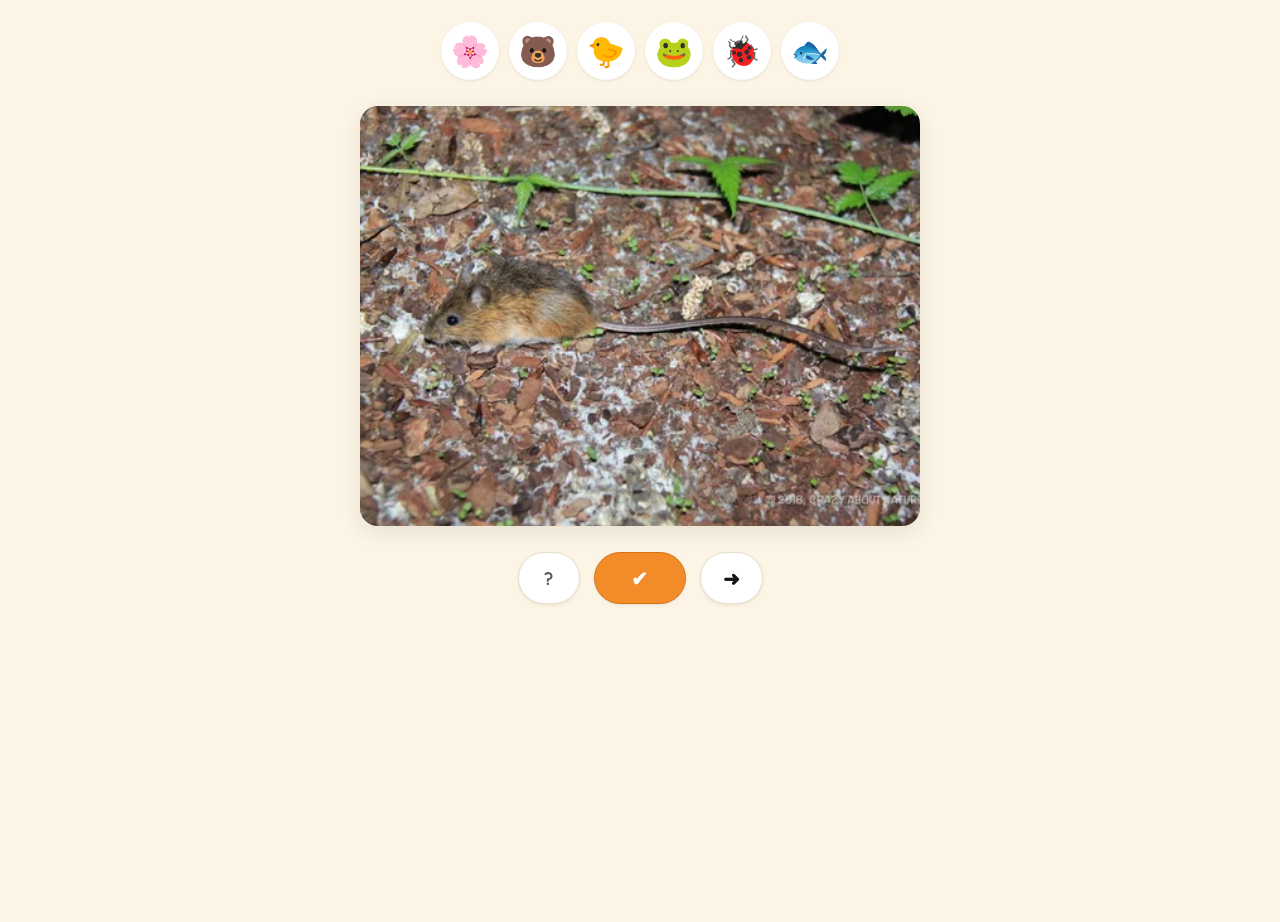
==== index.html @ 3505c52e "Visual redesign and help modal The photograph is now the hero and the chrome recedes. Previously a 5" ====
<!DOCTYPE html>
<html lang="en">
<head>
    <meta charset="UTF-8" />
    <meta name="viewport" content="width=device-width, initial-scale=1.0" />
    <link href="https://fonts.googleapis.com/css2?family=Quicksand&display=swap" rel="stylesheet" />
    <title>Wild California — Native Species Flashcards</title>
    <meta name="description" content="Learn to identify California's native plants and animals with photo flashcards." />

    <link rel="icon" href="favicon.ico" sizes="any" />
    <link rel="icon" type="image/png" sizes="32x32" href="favicon-32.png" />
    <link rel="icon" type="image/png" sizes="16x16" href="favicon-16.png" />
    <link rel="apple-touch-icon" href="apple-touch-icon.png" />
    <link href="css/style.css" rel="stylesheet" type="text/css" />
</head>

<body>

    <!-- Category filter -->
    <div class="category-buttons">
        <button class="category-button" data-category="plantfungus" title="Plants &amp; fungi" aria-label="Plants and fungi">🌸</button>
        <button class="category-button" data-category="mammal" title="Mammals" aria-label="Mammals">🐻</button>
        <button class="category-button" data-category="bird" title="Birds" aria-label="Birds">🐤</button>
        <button class="category-button" data-category="reptileamphibian" title="Reptiles &amp; amphibians" aria-label="Reptiles and amphibians">🐸</button>
        <button class="category-button" data-category="insectarachnid" title="Insects &amp; arachnids" aria-label="Insects and arachnids">🐞</button>
        <button class="category-button" data-category="aquatic" title="Fish" aria-label="Fish">🐟</button>
    </div>


    <!-- One card: photo, then species information -->
    <main class="card">
        <div class="term"></div>
        <div class="definition"></div>
    </main>


    <!-- Controls -->
    <div class="button">
        <button class="help" aria-label="How this works">?</button>
        <button class="check" data-key="Space">✔</button>
        <button class="next" data-key="→">➜</button>
    </div>


    <!-- Help -->
    <div class="modal-backdrop" id="helpModal" hidden>
        <div class="modal" role="dialog" aria-modal="true" aria-labelledby="helpTitle">

            <button class="modal-close" id="helpClose" aria-label="Close">✕</button>

            <h2 id="helpTitle">How this works</h2>
            <p>A random California species appears. Try to name it, then reveal the answer.</p>

            <h3>Filter by group</h3>
            <dl>
                <dt>🌸</dt><dd>Plants &amp; fungi</dd>
                <dt>🐻</dt><dd>Mammals</dd>
                <dt>🐤</dt><dd>Birds</dd>
                <dt>🐸</dt><dd>Reptiles &amp; amphibians</dd>
                <dt>🐞</dt><dd>Insects &amp; arachnids</dd>
                <dt>🐟</dt><dd>Fish</dd>
            </dl>
            <p style="margin-top:10px">Pick as many as you like. With none selected you get everything.</p>

            <h3>Buttons</h3>
            <dl class="btn-legend">
                <dt>✔</dt><dd>Reveal the species &mdash; name, scientific name and status</dd>
                <dt>➜</dt><dd>Next species</dd>
                <dt>ℹ</dt><dd>Expand the longer description (appears once revealed)</dd>
            </dl>

            <h3>Keyboard</h3>
            <dl class="btn-legend">
                <dt><kbd>space</kbd></dt><dd>Reveal / hide</dd>
                <dt><kbd>&rarr;</kbd></dt><dd>Next species</dd>
                <dt><kbd>i</kbd></dt><dd>Expand the description</dd>
            </dl>

            <h3>Photographs</h3>
            <p>Every photo is openly licensed and credited on the card. Species
               introduced to California are included but labelled as such.</p>

        </div>
    </div>


    <script src="js/app.js"></script>

</body>
</html>
---- css/style.css ----
/* =========================================================
   WILD CALIFORNIA — Native Species Flashcards
   ---------------------------------------------------------
   Palette taken from the poppy in the favicon. Orange is an
   ACCENT only (active state, primary action) — the species
   photographs supply the colour on this page.
========================================================= */

:root {
  --poppy:        #f28c28;
  --poppy-deep:   #d97317;
  --cream:        #fcf4e5;
  --cream-deep:   #f5ead6;
  --green:        #2f5d3f;
  --sage:         #dfe6d8;
  --ink:          #171717;
  --ink-soft:     #5c5c5c;
  --ink-faint:    #8d8d8d;
  --card:         #ffffff;
  --line:         #e8e0cf;

  --shadow-sm: 0 1px 3px rgba(47, 45, 40, .10);
  --shadow-md: 0 6px 20px rgba(47, 45, 40, .10);
  --shadow-lg: 0 14px 40px rgba(47, 45, 40, .16);

  --radius:    18px;
  --radius-sm: 11px;
}

* { box-sizing: border-box; }

html { -webkit-text-size-adjust: 100%; }

body {
  margin: 0;
  padding: 0 16px 48px;
  min-height: 100vh;
  background: var(--cream);
  color: var(--ink);
  font-family: 'Quicksand', -apple-system, BlinkMacSystemFont, 'Segoe UI', sans-serif;
  font-size: 16px;
  line-height: 1.5;
}


/* ---------------------------------------------------------
   CATEGORY FILTER
--------------------------------------------------------- */

.category-buttons {
  display: flex;
  flex-wrap: wrap;
  justify-content: center;
  gap: 10px;
  max-width: 620px;
  margin: 22px auto 26px;
}

.category-button {
  width: 58px;
  height: 58px;
  padding: 0;
  font-size: 1.9rem;
  line-height: 1;
  background: var(--card);
  border: 2px solid transparent;
  border-radius: 50%;
  box-shadow: var(--shadow-sm);
  cursor: pointer;
  transition: transform .18s ease, box-shadow .18s ease,
              background-color .18s ease, border-color .18s ease;
}

.category-button:hover {
  transform: translateY(-2px);
  box-shadow: var(--shadow-md);
}

/* selected must be unmistakable, not a subtle glow */
.category-button.selected {
  background: var(--poppy);
  border-color: var(--poppy-deep);
  box-shadow: var(--shadow-md);
  transform: translateY(-2px);
}

.category-button:focus-visible {
  outline: 3px solid var(--green);
  outline-offset: 3px;
}


/* ---------------------------------------------------------
   THE CARD
   One surface: photo, then text. Previously these were three
   separate floating boxes at three different widths.
--------------------------------------------------------- */

.card {
  max-width: 560px;
  margin: 0 auto;
  background: var(--card);
  border-radius: var(--radius);
  box-shadow: var(--shadow-md);
  overflow: hidden;
}

.term { margin: 0; }

.flashcard-img-wrapper {
  position: relative;
  width: 100%;
  aspect-ratio: 4 / 3;              /* portraits no longer get beheaded */
  margin: 0;
  border: none;
  border-radius: 0;
  background: var(--sage);
  display: block;
  overflow: hidden;
}

.flashcard-img {
  position: relative;      /* sit ABOVE the placeholder, not under it */
  z-index: 1;
  width: 100%;
  height: 100%;
  object-fit: cover;
  display: block;
  border-radius: 0;
  opacity: 0;
  transition: opacity .35s ease;
}

.flashcard-img.loaded { opacity: 1; }

/* quiet placeholder while the image decodes */
.flashcard-img-wrapper::before {
  content: "";
  position: absolute;
  z-index: 0;
  inset: 0;
  background: repeating-linear-gradient(
    45deg, var(--sage), var(--sage) 12px, #d7e0cf 12px, #d7e0cf 24px);
  opacity: .55;
}


/* ---------------------------------------------------------
   SPECIES INFORMATION
--------------------------------------------------------- */

.definition {
  display: none;
  width: 100%;
  margin: 0;
  padding: 20px 22px 24px;
  text-align: left;
  border: none;
  border-top: 1px solid var(--line);
  border-radius: 0;
  background: var(--card);
}

.definition h3 {
  margin: 0;
  font-size: 1.4rem;
  font-weight: 700;
  line-height: 1.2;
  color: var(--green);
}

/* scientific name + status: clearly secondary */
.definition > p em,
.definition > p i {
  color: var(--ink-soft);
  font-size: .92rem;
}

.definition > p { margin: 4px 0 0; }

.info-icon {
  flex: 0 0 auto;
  opacity: .55;
  transition: opacity .18s ease, transform .18s ease;
}

.info-icon:hover {
  opacity: 1;
  transform: scale(1.12);
  filter: none;
}

.description-box {
  margin-top: 14px !important;
  padding-top: 13px;
  border-top: 1px solid var(--line);
  font-size: .93rem !important;
  line-height: 1.6 !important;
  color: var(--ink-soft);
  text-align: left !important;
}

.non-native {
  margin: 12px 0 0;
  padding: 5px 11px;
  display: inline-block;
  font-size: .78rem;
  font-weight: 700;
  color: #8a4b23;
  background: #f6e9df;
  border-radius: 999px;
}

.credit {
  margin: 14px 0 0;
  font-size: .72rem;
  line-height: 1.45;
  color: var(--ink-faint);
  text-align: left;
}


/* ---------------------------------------------------------
   CONTROLS
--------------------------------------------------------- */

.button {
  display: flex;
  justify-content: center;
  align-items: center;
  gap: 14px;
  margin: 26px auto 0;
}

.button button {
  position: relative;
  min-width: 62px;
  height: 52px;
  padding: 0 22px;
  font-family: inherit;
  font-size: 1.25rem;
  font-weight: 700;
  color: var(--ink);
  background: var(--card);
  border: 1px solid var(--line);
  border-radius: 999px;
  box-shadow: var(--shadow-sm);
  cursor: pointer;
  transition: transform .18s ease, box-shadow .18s ease,
              background-color .18s ease;
}

.button button:hover {
  transform: translateY(-2px);
  box-shadow: var(--shadow-md);
  background: var(--cream-deep);
}

.button button:active { transform: translateY(0); }

.button button:focus-visible {
  outline: 3px solid var(--green);
  outline-offset: 3px;
}

/* reveal is the primary action */
.button .check {
  background: var(--poppy);
  border-color: var(--poppy-deep);
  color: #fff;
  min-width: 92px;
}

.button .check:hover { background: var(--poppy-deep); }

.button .help {
  font-size: 1.1rem;
  color: var(--ink-soft);
}

/* teach the shortcut on hover instead of in a tutorial */
.button button[data-key]::after {
  content: attr(data-key);
  position: absolute;
  left: 50%;
  bottom: -26px;
  transform: translateX(-50%);
  padding: 2px 8px;
  font-size: .68rem;
  font-weight: 700;
  letter-spacing: .03em;
  white-space: nowrap;
  color: var(--ink-soft);
  background: var(--cream-deep);
  border-radius: 5px;
  opacity: 0;
  pointer-events: none;
  transition: opacity .18s ease;
}

.button button[data-key]:hover::after,
.button button[data-key]:focus-visible::after { opacity: 1; }


/* ---------------------------------------------------------
   HELP MODAL
--------------------------------------------------------- */

.modal-backdrop {
  position: fixed;
  inset: 0;
  z-index: 900;
  background: rgba(30, 26, 20, .45);
  display: flex;
  align-items: center;
  justify-content: center;
  padding: 20px;
}

.modal-backdrop[hidden] { display: none; }

.modal {
  position: relative;
  width: 100%;
  max-width: 470px;
  max-height: 86vh;
  overflow-y: auto;
  padding: 26px 26px 28px;
  background: var(--cream);
  border-radius: var(--radius);
  box-shadow: var(--shadow-lg);
}

.modal h2 {
  margin: 0 0 4px;
  font-size: 1.3rem;
  color: var(--green);
}

.modal h3 {
  margin: 22px 0 9px;
  font-size: .78rem;
  font-weight: 700;
  letter-spacing: .09em;
  text-transform: uppercase;
  color: var(--ink-faint);
}

.modal p { margin: 0; font-size: .93rem; color: var(--ink-soft); }

.modal dl {
  margin: 0;
  display: grid;
  grid-template-columns: 42px 1fr;
  gap: 9px 13px;
  align-items: center;
}

.modal dt { font-size: 1.5rem; line-height: 1; text-align: center; }
.modal dd { margin: 0; font-size: .92rem; }

.modal .btn-legend dt {
  font-size: 1rem;
  font-weight: 700;
  color: var(--ink);
}

.modal kbd {
  display: inline-block;
  min-width: 22px;
  padding: 2px 7px;
  font-family: inherit;
  font-size: .78rem;
  font-weight: 700;
  text-align: center;
  color: var(--ink);
  background: #fff;
  border: 1px solid var(--line);
  border-bottom-width: 2px;
  border-radius: 5px;
}

.modal-close {
  position: absolute;
  top: 12px;
  right: 12px;
  width: 34px;
  height: 34px;
  font-size: 1.15rem;
  line-height: 1;
  color: var(--ink-soft);
  background: transparent;
  border: none;
  border-radius: 50%;
  cursor: pointer;
  transition: background-color .18s ease;
}

.modal-close:hover { background: var(--cream-deep); }


/* ---------------------------------------------------------
   MOBILE FIRST — this gets used outdoors, on a phone
--------------------------------------------------------- */

@media (max-width: 560px) {

  body { padding: 0 12px 40px; }

  .category-buttons { gap: 8px; margin: 16px auto 20px; }

  .category-button { width: 50px; height: 50px; font-size: 1.6rem; }

  .definition { padding: 17px 18px 20px; }

  .definition h3 { font-size: 1.22rem; }

  .button { gap: 10px; }

  .button button { min-width: 56px; height: 48px; padding: 0 17px; }

  .button .check { min-width: 82px; }
}


@media (prefers-reduced-motion: reduce) {

  *, *::before, *::after {
    animation-duration: .01ms !important;
    transition-duration: .01ms !important;
  }

  .flashcard-img { opacity: 1; }
}


/* species name + info toggle on one row */
.species-head {
  display: flex;
  align-items: flex-start;
  justify-content: space-between;
  gap: 12px;
}

.species-head .info-icon {
  width: 19px;
  height: 19px;
  margin-top: 4px;
  cursor: pointer;
}

.description-box[hidden] { display: none; }
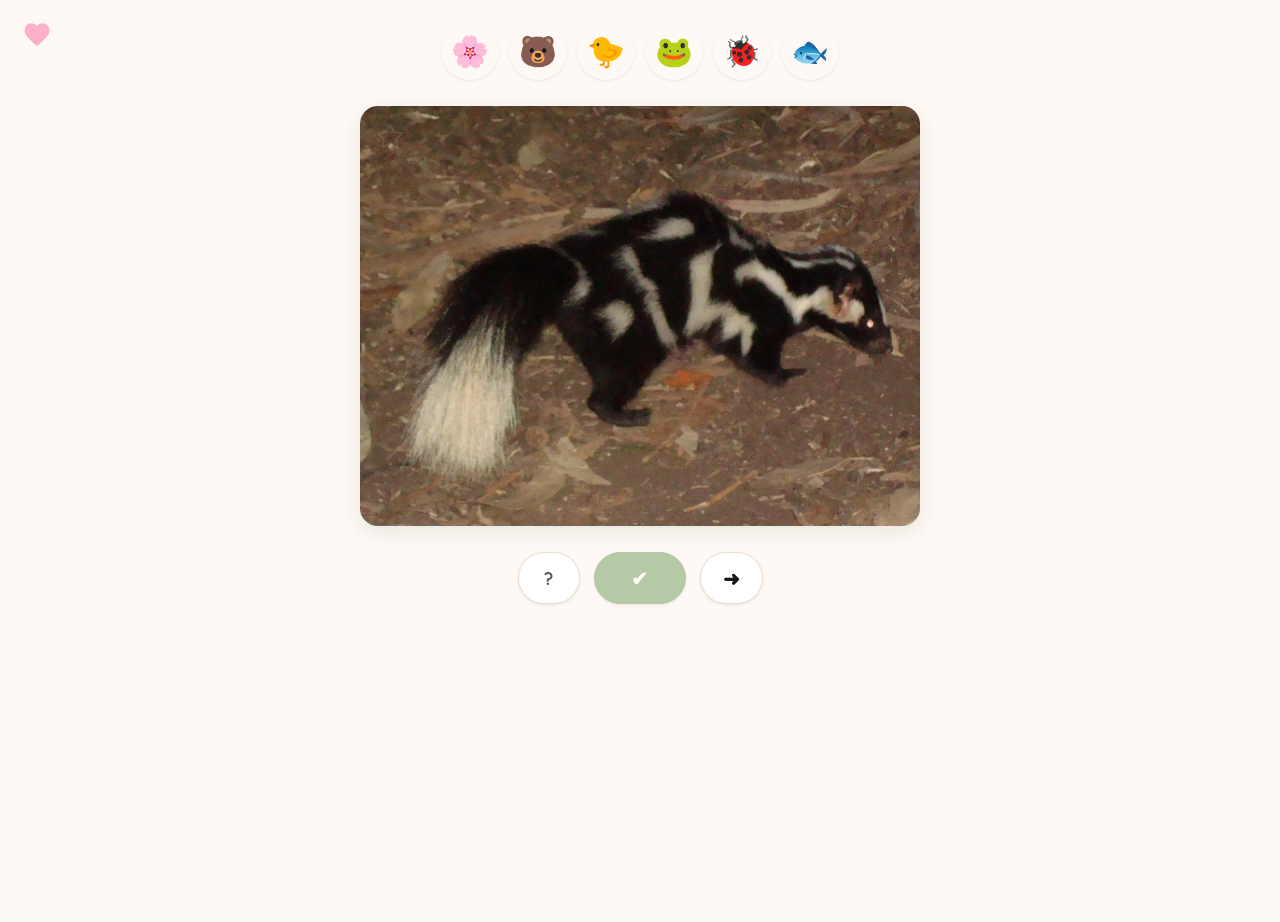
==== commit 4aa8fd9d: "Add kingdom/phylum/class columns and the support heart - taxonomy columns now run in rank order: kin" ====
--- a/index.html
+++ b/index.html
@@ -15,6 +15,13 @@
 </head>
 
 <body>
+
+    <!-- Support / about -->
+    <button class="heart-btn" aria-label="Support this project" title="Support this project">
+        <svg viewBox="0 -960 960 960" fill="currentColor" aria-hidden="true">
+            <path d="m480-120-58-52q-101-91-167-157T150-447.5Q111-500 95.5-544T80-634q0-94 63-157t157-63q52 0 99 22t81 62q34-40 81-62t99-22q94 0 157 63t63 157q0 46-15.5 90T810-447.5Q771-395 705-329T538-172l-58 52Z"/>
+        </svg>
+    </button>
 
     <!-- Category filter -->
     <div class="category-buttons">
--- a/css/style.css
+++ b/css/style.css
@@ -9,10 +9,13 @@
 :root {
   --poppy:        #f28c28;
   --poppy-deep:   #d97317;
-  --cream:        #fcf4e5;
-  --cream-deep:   #f5ead6;
+  --cream:        #fff9f5;
+  --cream-deep:   #f7ece3;
   --green:        #2f5d3f;
   --sage:         #dfe6d8;
+
+  --halo:         #b5c9a6;   /* filter glow + reveal button */
+  --card-dark:    #012b1c;   /* species information panel */
   --ink:          #171717;
   --ink-soft:     #5c5c5c;
   --ink-faint:    #8d8d8d;
@@ -62,26 +65,25 @@
   padding: 0;
   font-size: 1.9rem;
   line-height: 1;
-  background: var(--card);
-  border: 2px solid transparent;
+  background: var(--cream);
+  border: none;
   border-radius: 50%;
   box-shadow: var(--shadow-sm);
   cursor: pointer;
-  transition: transform .18s ease, box-shadow .18s ease,
-              background-color .18s ease, border-color .18s ease;
-}
-
-.category-button:hover {
-  transform: translateY(-2px);
-  box-shadow: var(--shadow-md);
-}
-
-/* selected must be unmistakable, not a subtle glow */
+  transition: box-shadow .5s ease, transform .25s ease;
+}
+
+/* the feathered halo from v1, in sage */
+.category-button:hover,
 .category-button.selected {
-  background: var(--poppy);
-  border-color: var(--poppy-deep);
-  box-shadow: var(--shadow-md);
-  transform: translateY(-2px);
+  background: var(--cream);
+  box-shadow: 0 0 25px 8px rgba(181, 201, 166, .85);
+  transform: scale(1.06);
+}
+
+/* selected sits a little brighter than a passing hover */
+.category-button.selected {
+  box-shadow: 0 0 28px 11px rgba(181, 201, 166, 1);
 }
 
 .category-button:focus-visible {
@@ -156,9 +158,9 @@
   padding: 20px 22px 24px;
   text-align: left;
   border: none;
-  border-top: 1px solid var(--line);
   border-radius: 0;
-  background: var(--card);
+  background: var(--card-dark);
+  color: var(--cream);
 }
 
 .definition h3 {
@@ -166,13 +168,14 @@
   font-size: 1.4rem;
   font-weight: 700;
   line-height: 1.2;
-  color: var(--green);
+  color: var(--halo);
 }
 
 /* scientific name + status: clearly secondary */
 .definition > p em,
 .definition > p i {
-  color: var(--ink-soft);
+  color: var(--cream);
+  opacity: .6;
   font-size: .92rem;
 }
 
@@ -181,6 +184,7 @@
 .info-icon {
   flex: 0 0 auto;
   opacity: .55;
+  filter: invert(1) brightness(1.6);   /* dark panel needs a light glyph */
   transition: opacity .18s ease, transform .18s ease;
 }
 
@@ -193,10 +197,10 @@
 .description-box {
   margin-top: 14px !important;
   padding-top: 13px;
-  border-top: 1px solid var(--line);
+  border-top: 1px solid rgba(255, 249, 245, .18);
   font-size: .93rem !important;
   line-height: 1.6 !important;
-  color: var(--ink-soft);
+  color: var(--cream);
   text-align: left !important;
 }
 
@@ -206,8 +210,8 @@
   display: inline-block;
   font-size: .78rem;
   font-weight: 700;
-  color: #8a4b23;
-  background: #f6e9df;
+  color: #ffd9b8;
+  background: rgba(242, 140, 40, .18);
   border-radius: 999px;
 }
 
@@ -215,7 +219,8 @@
   margin: 14px 0 0;
   font-size: .72rem;
   line-height: 1.45;
-  color: var(--ink-faint);
+  color: var(--cream);
+  opacity: .45;
   text-align: left;
 }
 
@@ -265,13 +270,16 @@
 
 /* reveal is the primary action */
 .button .check {
-  background: var(--poppy);
-  border-color: var(--poppy-deep);
-  color: #fff;
+  background: var(--halo);
+  border-color: var(--halo);
+  color: var(--cream);
   min-width: 92px;
 }
 
-.button .check:hover { background: var(--poppy-deep); }
+.button .check:hover {
+  background: #a7bd96;
+  border-color: #a7bd96;
+}
 
 .button .help {
   font-size: 1.1rem;
@@ -450,3 +458,94 @@
 }
 
 .description-box[hidden] { display: none; }
+
+
+/* ---------------------------------------------------------
+   FAVOURITE STAR
+   Both paths share one 16x16 viewBox (Bootstrap Icons
+   bi-star / bi-star-fill), so outline and fill sit exactly
+   on top of each other with no size mismatch.
+--------------------------------------------------------- */
+
+.star-btn {
+  position: absolute;
+  z-index: 2;
+  top: 10px;
+  left: 10px;
+  width: 40px;
+  height: 40px;
+  padding: 0;
+  display: flex;
+  align-items: center;
+  justify-content: center;
+  color: #fff;
+  background: transparent;
+  border: none;
+  border-radius: 50%;
+  cursor: pointer;
+  opacity: .10;
+  filter: drop-shadow(0 1px 3px rgba(0, 0, 0, .55));
+  transition: opacity .2s ease, transform .2s ease;
+}
+
+.star-btn:hover,
+.star-btn:focus-visible { opacity: 1; }
+
+.star-btn:focus-visible {
+  outline: 3px solid var(--halo);
+  outline-offset: 2px;
+}
+
+.star-btn.starred { opacity: 1; color: var(--halo); }
+
+.star-btn svg { width: 26px; height: 26px; display: block; }
+
+.star-btn .star-filled  { display: none; }
+.star-btn.starred .star-outline { display: none; }
+.star-btn.starred .star-filled  { display: block; }
+
+
+/* ---------------------------------------------------------
+   SUPPORT HEART
+   Top-left of the page. Deliberately bare - no ring and no
+   halo, unlike the category filter buttons.
+--------------------------------------------------------- */
+
+.heart-btn {
+  position: absolute;
+  top: 16px;
+  left: 18px;
+  z-index: 5;
+  width: 38px;
+  height: 38px;
+  padding: 0;
+  display: flex;
+  align-items: center;
+  justify-content: center;
+  color: #fbb1ca;
+  background: none;
+  border: none;
+  border-radius: 0;
+  box-shadow: none;
+  cursor: pointer;
+  transition: transform .2s ease, color .2s ease;
+}
+
+.heart-btn svg { width: 30px; height: 30px; display: block; }
+
+.heart-btn:hover {
+  transform: scale(1.12);
+  color: #f79ab9;
+  background: none;
+  box-shadow: none;
+}
+
+.heart-btn:focus-visible {
+  outline: 3px solid #fbb1ca;
+  outline-offset: 3px;
+}
+
+@media (max-width: 560px) {
+  .heart-btn { top: 10px; left: 10px; width: 34px; height: 34px; }
+  .heart-btn svg { width: 26px; height: 26px; }
+}
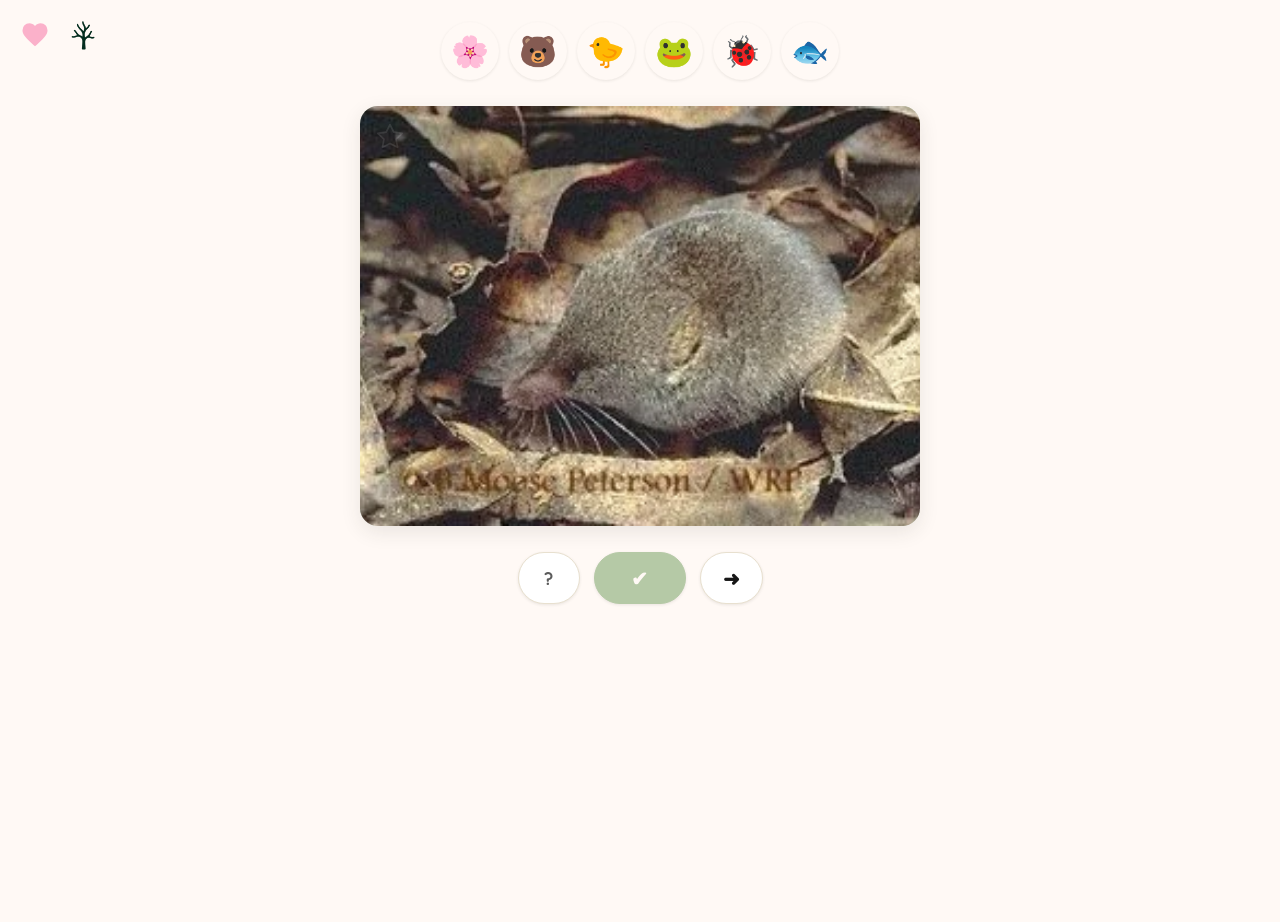
==== commit 589a56c6: "Add 18 species, about + taxonomy pages, corner navigation - 18 new species with approved photos: 4 p" ====
--- a/index.html
+++ b/index.html
@@ -16,12 +16,20 @@
 
 <body>
 
-    <!-- Support / about -->
-    <button class="heart-btn" aria-label="Support this project" title="Support this project">
-        <svg viewBox="0 -960 960 960" fill="currentColor" aria-hidden="true">
-            <path d="m480-120-58-52q-101-91-167-157T150-447.5Q111-500 95.5-544T80-634q0-94 63-157t157-63q52 0 99 22t81 62q34-40 81-62t99-22q94 0 157 63t63 157q0 46-15.5 90T810-447.5Q771-395 705-329T538-172l-58 52Z"/>
-        </svg>
-    </button>
+    <!-- Corner navigation -->
+    <nav class="corner-nav">
+
+        <a class="heart-btn" href="about.html" aria-label="About this project" title="About this project">
+            <svg viewBox="0 -960 960 960" fill="currentColor" aria-hidden="true">
+                <path d="m480-120-58-52q-101-91-167-157T150-447.5Q111-500 95.5-544T80-634q0-94 63-157t157-63q52 0 99 22t81 62q34-40 81-62t99-22q94 0 157 63t63 157q0 46-15.5 90T810-447.5Q771-395 705-329T538-172l-58 52Z"/>
+            </svg>
+        </a>
+
+        <a class="tax-btn" href="taxonomy.html" aria-label="Taxonomy map" title="Taxonomy map">
+            <img src="images/taxonomy-icon.png" alt="" />
+        </a>
+
+    </nav>
 
     <!-- Category filter -->
     <div class="category-buttons">
--- a/css/style.css
+++ b/css/style.css
@@ -506,46 +506,168 @@
 
 
 /* ---------------------------------------------------------
-   SUPPORT HEART
-   Top-left of the page. Deliberately bare - no ring and no
-   halo, unlike the category filter buttons.
---------------------------------------------------------- */
-
-.heart-btn {
+   CORNER NAVIGATION
+   Both targets are bare - no ring, no halo. The generous hit
+   area means you never have to land on a thin branch.
+--------------------------------------------------------- */
+
+.corner-nav {
   position: absolute;
-  top: 16px;
-  left: 18px;
+  top: 12px;
+  left: 12px;
   z-index: 5;
-  width: 38px;
-  height: 38px;
+  display: flex;
+  align-items: center;
+  gap: 2px;
+}
+
+.heart-btn,
+.tax-btn {
+  width: 46px;
+  height: 46px;
   padding: 0;
   display: flex;
   align-items: center;
   justify-content: center;
-  color: #fbb1ca;
   background: none;
   border: none;
-  border-radius: 0;
+  border-radius: 50%;        /* hit area only - nothing is painted */
   box-shadow: none;
   cursor: pointer;
-  transition: transform .2s ease, color .2s ease;
-}
-
+  text-decoration: none;
+  transition: transform .2s ease, color .2s ease, opacity .2s ease;
+}
+
+.heart-btn { color: #fbb1ca; }
 .heart-btn svg { width: 30px; height: 30px; display: block; }
-
-.heart-btn:hover {
-  transform: scale(1.12);
-  color: #f79ab9;
-  background: none;
-  box-shadow: none;
-}
-
-.heart-btn:focus-visible {
-  outline: 3px solid #fbb1ca;
-  outline-offset: 3px;
+.heart-btn:hover { transform: scale(1.12); color: #f79ab9; background: none; box-shadow: none; }
+
+.tax-btn img { width: 31px; height: 31px; display: block; }
+.tax-btn:hover { transform: scale(1.12); }
+
+.heart-btn:focus-visible,
+.tax-btn:focus-visible {
+  outline: 3px solid var(--card-dark);
+  outline-offset: 2px;
+}
+
+
+/* ---------------------------------------------------------
+   ABOUT + TAXONOMY PAGES
+--------------------------------------------------------- */
+
+body.page-about   { background: #b5c9a6; color: #012b1c; }
+body.page-taxonomy{ background: var(--cream); color: var(--ink); }
+
+.back-link {
+  display: inline-block;
+  margin: 22px 0 0 22px;
+  font-size: .9rem;
+  font-weight: 600;
+  color: inherit;
+  text-decoration: none;
+  opacity: .8;
+}
+
+.back-link:hover { opacity: 1; text-decoration: underline; }
+
+.prose {
+  max-width: 560px;
+  margin: 0 auto;
+  padding: 26px 22px 70px;
+}
+
+.prose h1 {
+  margin: 14px 0 26px;
+  font-size: 2rem;
+  line-height: 1.1;
+  letter-spacing: -.01em;
+}
+
+.prose section { margin-bottom: 34px; }
+
+.prose h2 {
+  margin: 0 0 8px;
+  font-size: .78rem;
+  font-weight: 700;
+  letter-spacing: .1em;
+  text-transform: uppercase;
+  opacity: .65;
+}
+
+.prose p {
+  margin: 0 0 12px;
+  font-size: 1rem;
+  line-height: 1.62;
+}
+
+.support {
+  display: flex;
+  align-items: center;
+  gap: 22px;
+  flex-wrap: wrap;
+  margin-top: 20px;
+}
+
+.support-btn {
+  display: inline-block;
+  padding: 13px 26px;
+  font-size: 1rem;
+  font-weight: 700;
+  white-space: nowrap;
+  color: #b5c9a6;
+  background: #012b1c;
+  border-radius: 999px;
+  text-decoration: none;
+  transition: transform .2s ease, box-shadow .2s ease;
+}
+
+.support-btn:hover {
+  transform: scale(1.04);
+  box-shadow: 0 5px 16px rgba(1, 43, 28, .28);
+}
+
+.qr { margin: 0; text-align: center; }
+
+.qr img {
+  width: 104px;
+  height: 104px;
+  display: block;
+  padding: 7px;
+  background: #fff9f5;
+  border-radius: 9px;
+}
+
+.qr figcaption {
+  margin-top: 5px;
+  font-size: .72rem;
+  letter-spacing: .05em;
+  text-transform: uppercase;
+  opacity: .65;
+}
+
+.about-footer {
+  margin-top: 44px;
+  padding-top: 18px;
+  border-top: 1px solid rgba(1, 43, 28, .2);
+  font-size: .82rem;
+  opacity: .7;
+}
+
+.about-footer a { color: inherit; text-decoration: none; }
+.about-footer a:hover { text-decoration: underline; }
+
+.soon {
+  margin-top: 26px;
+  font-size: .85rem;
+  letter-spacing: .08em;
+  text-transform: uppercase;
+  opacity: .5;
 }
 
 @media (max-width: 560px) {
-  .heart-btn { top: 10px; left: 10px; width: 34px; height: 34px; }
-  .heart-btn svg { width: 26px; height: 26px; }
-}
+  .corner-nav { top: 8px; left: 8px; }
+  .heart-btn, .tax-btn { width: 42px; height: 42px; }
+  .heart-btn svg, .tax-btn img { width: 27px; height: 27px; }
+  .prose h1 { font-size: 1.65rem; }
+}
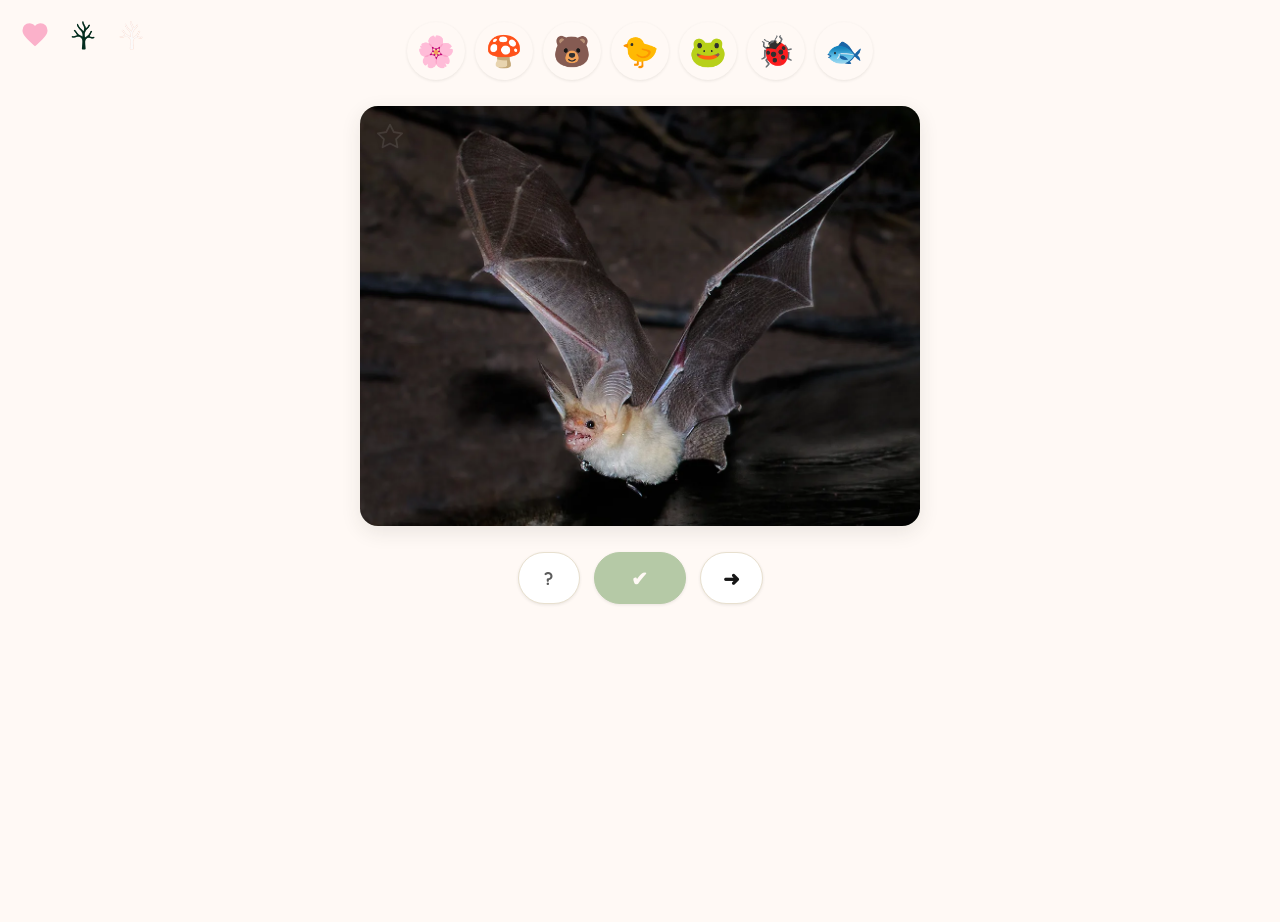
==== commit 030328c2: "Add fungi filter, multiple photos per species, and 20 sea/fungi species - new fungi button. The flow" ====
--- a/index.html
+++ b/index.html
@@ -25,20 +25,26 @@
             </svg>
         </a>
 
-        <a class="tax-btn" href="taxonomy.html" aria-label="Taxonomy map" title="Taxonomy map">
+        <a class="tax-btn" href="taxonomy.html" aria-label="Taxonomy map" title="Taxonomy map (recoloured)">
             <img src="images/taxonomy-icon.png" alt="" />
+        </a>
+
+        <!-- TEMPORARY: your original white artwork, for comparison. Delete one of these. -->
+        <a class="tax-btn" href="taxonomy.html" aria-label="Taxonomy map, original artwork" title="Taxonomy map (your original white artwork)">
+            <img src="images/taxonomy-icon-original.png" alt="" />
         </a>
 
     </nav>
 
     <!-- Category filter -->
     <div class="category-buttons">
-        <button class="category-button" data-category="plantfungus" title="Plants &amp; fungi" aria-label="Plants and fungi">🌸</button>
+        <button class="category-button" data-category="plant" title="Plants" aria-label="Plants">🌸</button>
+        <button class="category-button" data-category="fungus" title="Fungi" aria-label="Fungi">🍄</button>
         <button class="category-button" data-category="mammal" title="Mammals" aria-label="Mammals">🐻</button>
         <button class="category-button" data-category="bird" title="Birds" aria-label="Birds">🐤</button>
         <button class="category-button" data-category="reptileamphibian" title="Reptiles &amp; amphibians" aria-label="Reptiles and amphibians">🐸</button>
         <button class="category-button" data-category="insectarachnid" title="Insects &amp; arachnids" aria-label="Insects and arachnids">🐞</button>
-        <button class="category-button" data-category="aquatic" title="Fish" aria-label="Fish">🐟</button>
+        <button class="category-button" data-category="aquatic" title="Fish &amp; other sea life" aria-label="Fish and other sea life">🐟</button>
     </div>
 
 
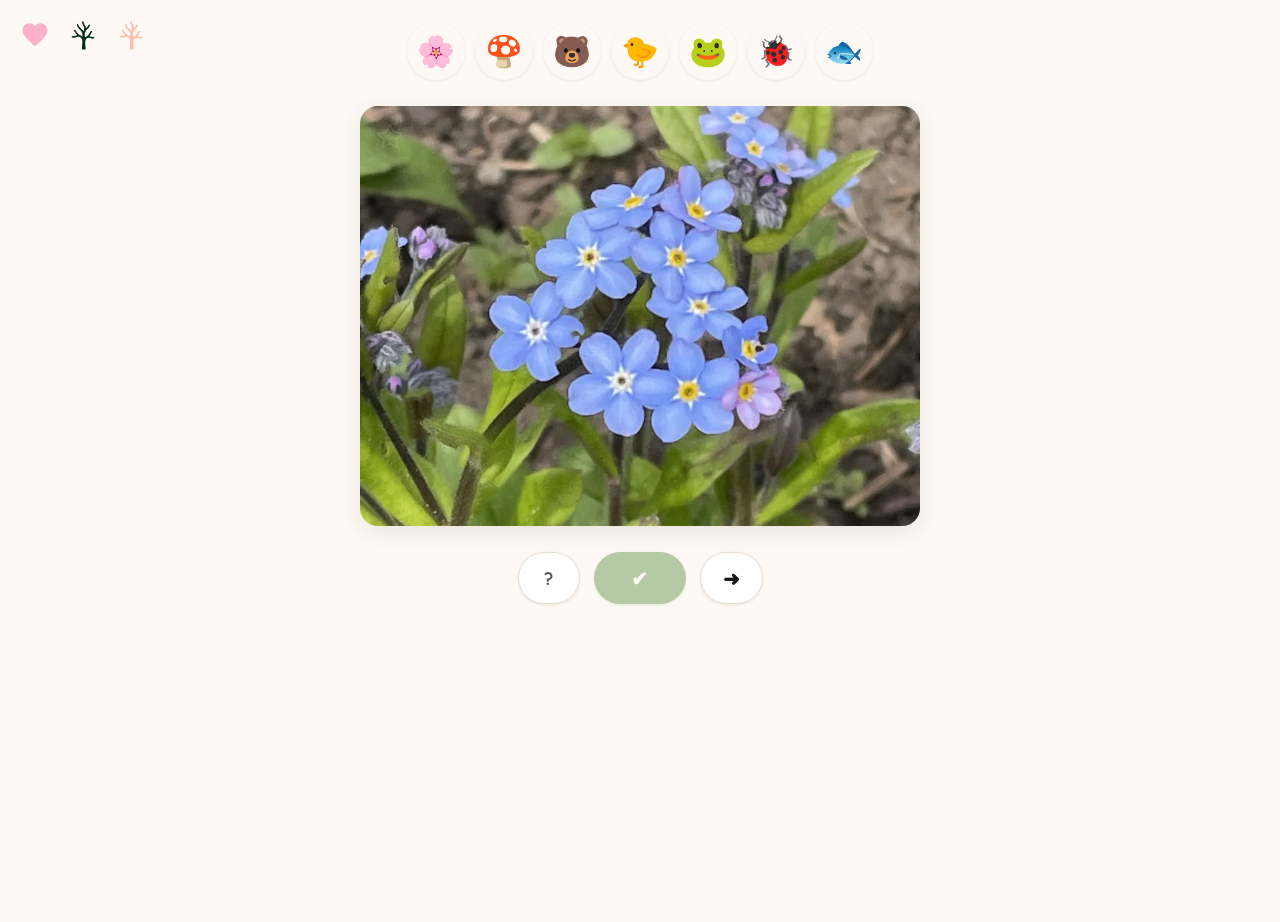
==== commit 37760781: "Add 14 birds and fish, fix a corrupted common name, peach branch variant - 14 new species (4 raptors" ====
--- a/index.html
+++ b/index.html
@@ -29,9 +29,9 @@
             <img src="images/taxonomy-icon.png" alt="" />
         </a>
 
-        <!-- TEMPORARY: your original white artwork, for comparison. Delete one of these. -->
-        <a class="tax-btn" href="taxonomy.html" aria-label="Taxonomy map, original artwork" title="Taxonomy map (your original white artwork)">
-            <img src="images/taxonomy-icon-original.png" alt="" />
+        <!-- TEMPORARY: peach variant for comparison. Delete one of these. -->
+        <a class="tax-btn" href="taxonomy.html" aria-label="Taxonomy map, peach variant" title="Taxonomy map (peach #ffb8a6)">
+            <img src="images/taxonomy-icon-peach.png" alt="" />
         </a>
 
     </nav>
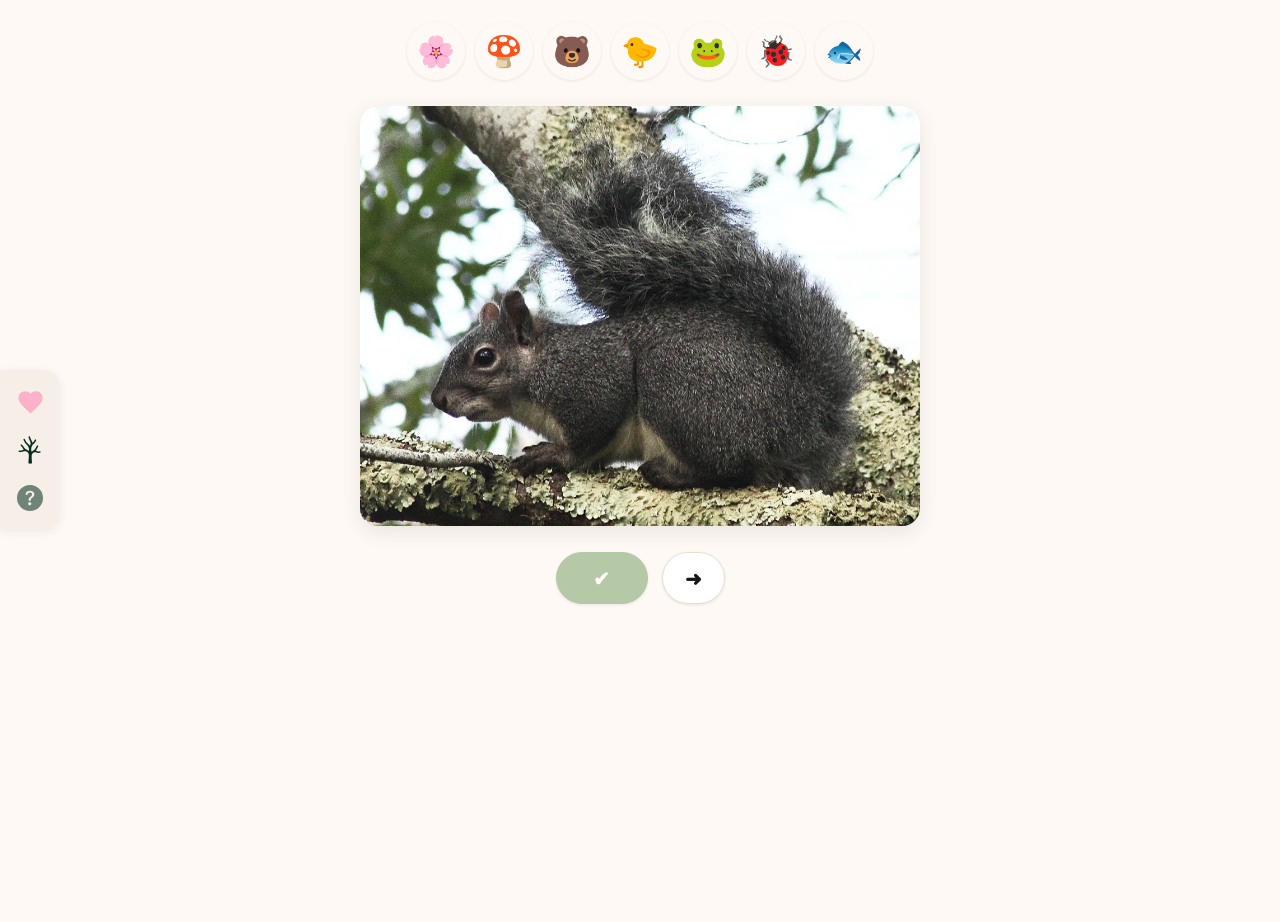
==== commit f1ebbe73: "Add 16 species photos, build the left rail, move help to it - 16 approved photos applied; Rough Scul" ====
--- a/index.html
+++ b/index.html
@@ -16,23 +16,24 @@
 
 <body>
 
-    <!-- Corner navigation -->
-    <nav class="corner-nav">
+    <!-- Left rail -->
+    <nav class="side-rail">
 
-        <a class="heart-btn" href="about.html" aria-label="About this project" title="About this project">
+        <a class="rail-btn heart-btn" href="about.html" aria-label="About this project" title="About this project">
             <svg viewBox="0 -960 960 960" fill="currentColor" aria-hidden="true">
                 <path d="m480-120-58-52q-101-91-167-157T150-447.5Q111-500 95.5-544T80-634q0-94 63-157t157-63q52 0 99 22t81 62q34-40 81-62t99-22q94 0 157 63t63 157q0 46-15.5 90T810-447.5Q771-395 705-329T538-172l-58 52Z"/>
             </svg>
         </a>
 
-        <a class="tax-btn" href="taxonomy.html" aria-label="Taxonomy map" title="Taxonomy map (recoloured)">
+        <a class="rail-btn tax-btn" href="taxonomy.html" aria-label="Taxonomy map" title="Taxonomy map">
             <img src="images/taxonomy-icon.png" alt="" />
         </a>
 
-        <!-- TEMPORARY: peach variant for comparison. Delete one of these. -->
-        <a class="tax-btn" href="taxonomy.html" aria-label="Taxonomy map, peach variant" title="Taxonomy map (peach #ffb8a6)">
-            <img src="images/taxonomy-icon-peach.png" alt="" />
-        </a>
+        <button class="rail-btn help-btn" aria-label="How this works" title="How this works">
+            <svg viewBox="0 0 16 16" fill="currentColor" aria-hidden="true">
+                <path d="M16 8A8 8 0 1 1 0 8a8 8 0 0 1 16 0M5.496 6.033h.825c.138 0 .248-.113.266-.25.09-.656.54-1.134 1.342-1.134.686 0 1.314.343 1.314 1.168 0 .635-.374.927-.965 1.371-.673.489-1.206 1.06-1.168 1.987l.003.217a.25.25 0 0 0 .25.246h.811a.25.25 0 0 0 .25-.25v-.105c0-.718.273-.927 1.01-1.486.609-.463 1.244-.977 1.244-2.056 0-1.511-1.276-2.241-2.673-2.241-1.267 0-2.655.59-2.75 2.286a.237.237 0 0 0 .241.247m2.325 6.443c.61 0 1.029-.394 1.029-.927 0-.552-.42-.94-1.029-.94-.584 0-1.009.388-1.009.94 0 .533.425.927 1.01.927z"/>
+            </svg>
+        </button>
 
     </nav>
 
@@ -57,7 +58,6 @@
 
     <!-- Controls -->
     <div class="button">
-        <button class="help" aria-label="How this works">?</button>
         <button class="check" data-key="Space">✔</button>
         <button class="next" data-key="→">➜</button>
     </div>
--- a/css/style.css
+++ b/css/style.css
@@ -506,50 +506,63 @@
 
 
 /* ---------------------------------------------------------
-   CORNER NAVIGATION
-   Both targets are bare - no ring, no halo. The generous hit
-   area means you never have to land on a thin branch.
---------------------------------------------------------- */
-
-.corner-nav {
-  position: absolute;
-  top: 12px;
-  left: 12px;
-  z-index: 5;
+   LEFT RAIL
+   Three stacked controls anchored to the left edge, on a
+   panel a shade darker than the page so they read as one
+   group without pulling attention.
+--------------------------------------------------------- */
+
+.side-rail {
+  position: fixed;
+  top: 50%;
+  left: 0;
+  transform: translateY(-50%);
+  z-index: 20;
+
   display: flex;
+  flex-direction: column;
   align-items: center;
-  gap: 2px;
-}
-
-.heart-btn,
-.tax-btn {
-  width: 46px;
-  height: 46px;
+  gap: 4px;
+
+  padding: 10px 8px;
+
+  background: #f6efe8;                      /* one step down from #fff9f5 */
+  border-radius: 0 16px 16px 0;             /* square to the screen edge */
+  box-shadow: 0 2px 10px rgba(47, 45, 40, .07);
+}
+
+.rail-btn {
+  width: 44px;
+  height: 44px;
   padding: 0;
   display: flex;
   align-items: center;
   justify-content: center;
   background: none;
   border: none;
-  border-radius: 50%;        /* hit area only - nothing is painted */
+  border-radius: 50%;      /* hit area only - nothing is painted */
   box-shadow: none;
   cursor: pointer;
   text-decoration: none;
-  transition: transform .2s ease, color .2s ease, opacity .2s ease;
-}
-
-.heart-btn { color: #fbb1ca; }
-.heart-btn svg { width: 30px; height: 30px; display: block; }
-.heart-btn:hover { transform: scale(1.12); color: #f79ab9; background: none; box-shadow: none; }
-
-.tax-btn img { width: 31px; height: 31px; display: block; }
-.tax-btn:hover { transform: scale(1.12); }
-
-.heart-btn:focus-visible,
-.tax-btn:focus-visible {
+  transition: transform .2s ease, color .2s ease;
+}
+
+.rail-btn:hover { transform: scale(1.12); background: none; box-shadow: none; }
+
+.rail-btn:focus-visible {
   outline: 3px solid var(--card-dark);
   outline-offset: 2px;
 }
+
+.heart-btn { color: #fbb1ca; }
+.heart-btn svg { width: 29px; height: 29px; display: block; }
+.heart-btn:hover { color: #f79ab9; }
+
+.tax-btn img { width: 30px; height: 30px; display: block; }
+
+.help-btn { color: #012b1c; opacity: .55; }
+.help-btn svg { width: 26px; height: 26px; display: block; }
+.help-btn:hover { opacity: 1; }
 
 
 /* ---------------------------------------------------------
@@ -671,3 +684,23 @@
   .heart-btn svg, .tax-btn img { width: 27px; height: 27px; }
   .prose h1 { font-size: 1.65rem; }
 }
+
+
+/* the rail is fixed, so narrow screens need breathing room */
+@media (max-width: 700px) {
+
+  .side-rail {
+    gap: 2px;
+    padding: 7px 5px;
+    border-radius: 0 13px 13px 0;
+  }
+
+  .rail-btn { width: 38px; height: 38px; }
+
+  .heart-btn svg, .tax-btn img { width: 25px; height: 25px; }
+  .help-btn svg { width: 22px; height: 22px; }
+
+  body { padding-left: 56px; }
+
+  .category-buttons { margin-left: 0; }
+}
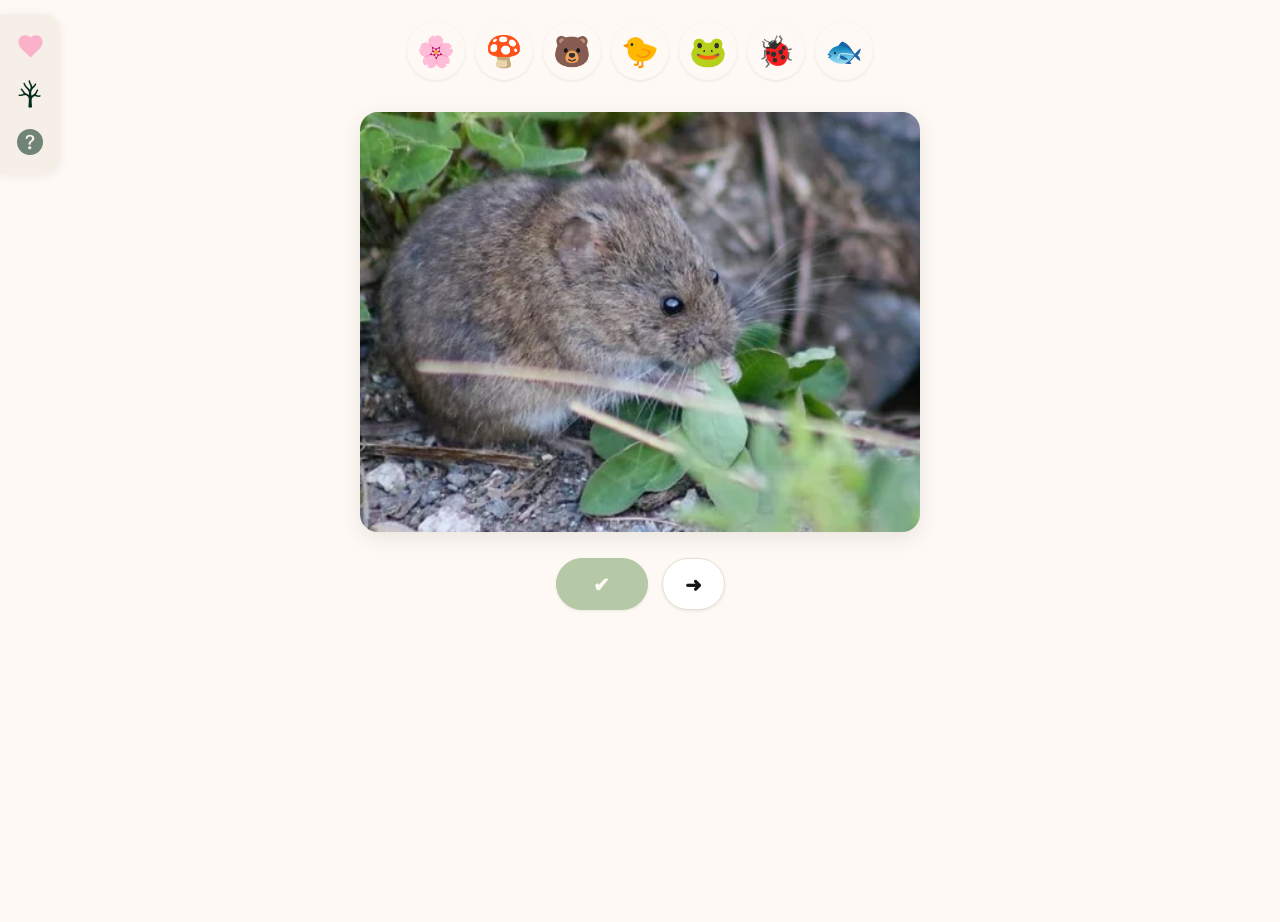
==== commit 491a4d8b: "Fix the hidden star count, document the study pile The count was rendering but invisible. It hangs 3" ====
--- a/index.html
+++ b/index.html
@@ -83,6 +83,22 @@
             </dl>
             <p style="margin-top:10px">Pick as many as you like. With none selected you get everything.</p>
 
+            <h3>Building a study pile</h3>
+            <dl class="btn-legend">
+                <dt>&#9733;</dt><dd>Tap the star on a photo to save that species</dd>
+                <dt>&#9733;</dt><dd>A gold star joins the row above once you save your first.
+                    The number beneath it is how many you have saved</dd>
+            </dl>
+            <p style="margin-top:10px">
+                Tap that gold star to study only your saved species &mdash; the other
+                filters step back while you do. Tap a photo's star again to take it
+                out of the pile. Empty the pile and the gold star disappears.
+            </p>
+            <p style="margin-top:10px">
+                Your pile is kept in this browser, not in an account, so it will not
+                follow you to another device and private browsing will forget it.
+            </p>
+
             <h3>Buttons</h3>
             <dl class="btn-legend">
                 <dt>✔</dt><dd>Reveal the species &mdash; name, scientific name and status</dd>
--- a/css/style.css
+++ b/css/style.css
@@ -413,6 +413,10 @@
 
 @media (max-width: 560px) {
 
+  .star-slot.visible { width: 50px; }
+  .star-slot { height: 50px; }
+  .category-button.star-index { width: 50px; height: 50px; margin-left: -25px; }
+
   body { padding: 0 12px 40px; }
 
   .category-buttons { gap: 8px; margin: 16px auto 20px; }
@@ -514,9 +518,8 @@
 
 .side-rail {
   position: fixed;
-  top: 50%;
+  top: 14px;
   left: 0;
-  transform: translateY(-50%);
   z-index: 20;
 
   display: flex;
@@ -690,6 +693,7 @@
 @media (max-width: 700px) {
 
   .side-rail {
+    top: 10px;
     gap: 2px;
     padding: 7px 5px;
     border-radius: 0 13px 13px 0;
@@ -704,3 +708,164 @@
 
   .category-buttons { margin-left: 0; }
 }
+
+
+/* lifespan | size | weight, under the scientific name */
+
+.stats {
+  display: flex;
+  flex-wrap: wrap;
+  gap: 6px 14px;
+  margin: 7px 0 0 !important;
+  font-size: .82rem;
+  color: var(--cream);
+  opacity: .75;
+}
+
+.stats span { white-space: nowrap; }
+
+.stats span + span {
+  position: relative;
+  padding-left: 14px;
+}
+
+.stats span + span::before {
+  content: "";
+  position: absolute;
+  left: 0;
+  top: 50%;
+  width: 1px;
+  height: 11px;
+  transform: translateY(-50%);
+  background: currentColor;
+  opacity: .35;
+}
+
+.project-light-bg .stats,
+body.page-about .stats { color: var(--ink); }
+
+
+/* ---------------------------------------------------------
+   STAR INDEX BUTTON  ("study pile")
+   Same shape and halo as the other filters. Hidden until the
+   first species is starred, then fades in.
+--------------------------------------------------------- */
+
+/* The slot is the flex item and does the collapsing. The button sits
+   centred inside it and the count hangs below - outside the button, so
+   nothing clips it. display is never used, because it cannot be
+   transitioned and recovering from it needs a rAF that does not fire in
+   a background tab. */
+
+.star-slot {
+  position: relative;
+  flex: 0 0 auto;
+  width: 0;
+  height: 58px;
+  margin-left: -10px;          /* swallow the flex gap while collapsed */
+  opacity: 0;
+  pointer-events: none;
+  transition: width .75s cubic-bezier(.2, .8, .3, 1),
+              margin-left .75s cubic-bezier(.2, .8, .3, 1),
+              opacity .75s ease;
+}
+
+.star-slot.visible {
+  width: 58px;
+  margin-left: 0;
+  opacity: 1;
+  pointer-events: auto;
+}
+
+.category-button.star-index {
+  position: absolute;
+  top: 0;
+  left: 50%;
+  margin-left: -29px;          /* centred on the slot at any width */
+  width: 58px;
+  height: 58px;
+  display: flex;
+  align-items: center;
+  justify-content: center;
+  color: #d9a441;
+  transform: scale(.72);
+  transition: transform .75s cubic-bezier(.2, .8, .3, 1),
+              box-shadow .5s ease;
+}
+
+.star-slot.visible .category-button.star-index {
+  transform: scale(1);
+}
+
+.category-button.star-index svg {
+  width: 27px;
+  height: 27px;
+  display: block;
+}
+
+.star-slot.visible .category-button.star-index:hover,
+.star-slot.visible .category-button.star-index.selected {
+  box-shadow: 0 0 25px 8px rgba(181, 201, 166, .85);
+  transform: scale(1.06);
+}
+
+.star-slot.visible .category-button.star-index.selected {
+  box-shadow: 0 0 28px 11px rgba(181, 201, 166, 1);
+}
+
+/* count sits under the button */
+.star-count {
+  transition: opacity .4s ease;
+  position: absolute;
+  top: calc(100% + 3px);
+  left: 50%;
+  transform: translateX(-50%);
+  font-family: 'Calibri Light', Calibri, 'Segoe UI Light', 'Helvetica Neue', sans-serif;
+  font-weight: 300;
+  font-size: .78rem;
+  line-height: 1;
+  color: #a8a8a8;
+  pointer-events: none;
+}
+
+
+/* ---- study mode: the other filters step back ---- */
+
+.category-buttons.study-mode .category-button:not(.star-index) {
+  opacity: .32;
+  filter: grayscale(1);
+}
+
+.category-buttons.study-mode .category-button:not(.star-index):hover {
+  opacity: .55;
+  box-shadow: var(--shadow-sm);
+  transform: none;
+}
+
+
+/* ---- a card leaving the study pile ---- */
+
+.card.dissolving {
+  opacity: 0;
+  transform: scale(.97);
+  transition: opacity .25s ease, transform .25s ease;
+}
+
+
+/* the count needs a little room beneath the row */
+.category-buttons { padding-bottom: 6px; }
+
+
+@media (prefers-reduced-motion: reduce) {
+  .category-button.star-index,
+  .card.dissolving { transition: none; }
+}
+
+
+/* the count crossfades rather than snapping to the new number */
+.star-count.fading { opacity: 0; }
+
+@media (prefers-reduced-motion: reduce) {
+  .category-button.star-index,
+  .star-count { transition: none; }
+}
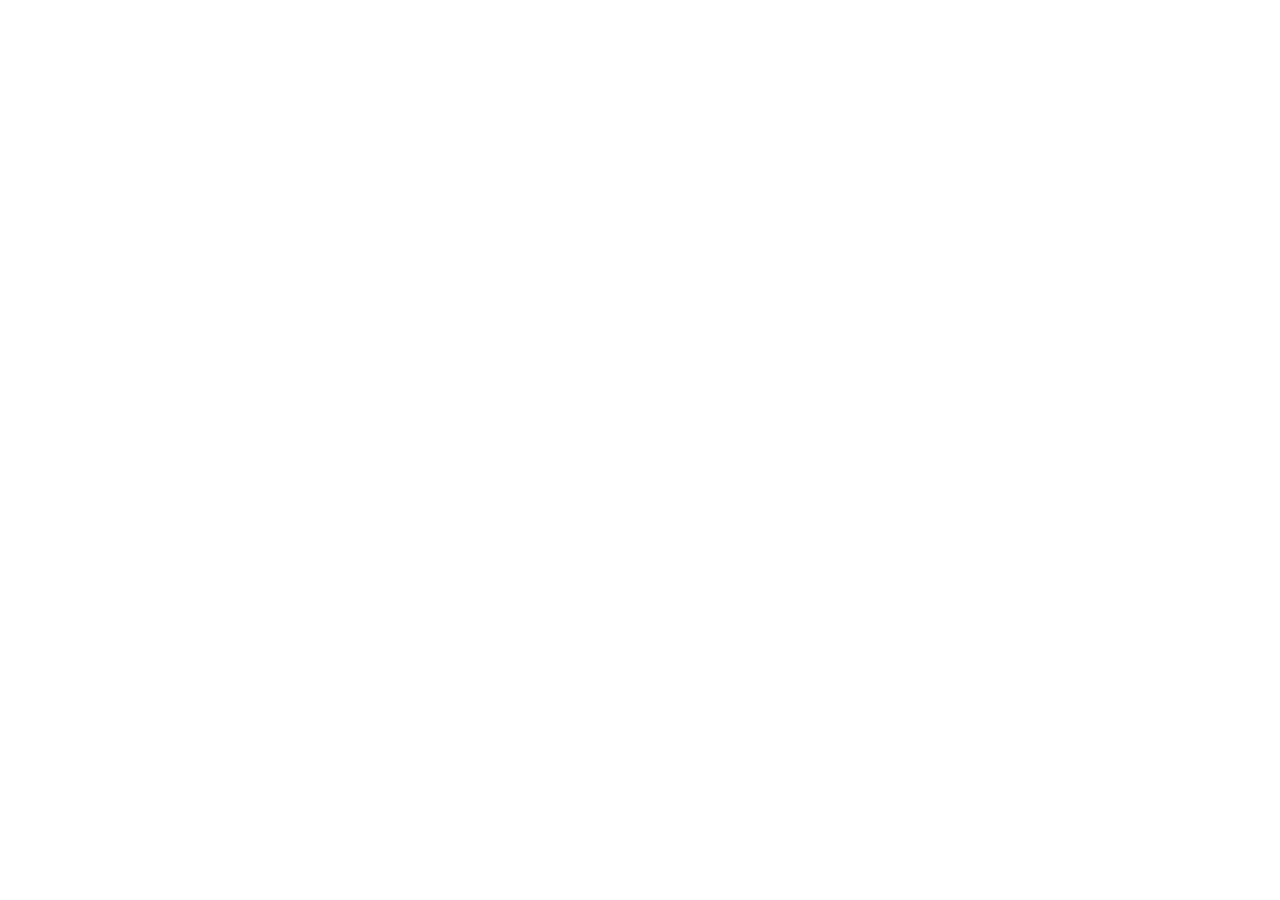
==== commit cfe6be27: "Redirect to wildcalifornia.github.io The project moved to its own account. This page sends visitors " ====
--- a/index.html
+++ b/index.html
@@ -1,127 +1,82 @@
 <!DOCTYPE html>
 <html lang="en">
+
 <head>
+
     <meta charset="UTF-8" />
     <meta name="viewport" content="width=device-width, initial-scale=1.0" />
-    <link href="https://fonts.googleapis.com/css2?family=Quicksand&display=swap" rel="stylesheet" />
-    <title>Wild California — Native Species Flashcards</title>
-    <meta name="description" content="Learn to identify California's native plants and animals with photo flashcards." />
+
+    <title>Wild California has moved</title>
+
+    <!-- tells browsers to go, and search engines which address is canonical -->
+    <meta http-equiv="refresh" content="0; url=https://wildcalifornia.github.io/" />
+    <link rel="canonical" href="https://wildcalifornia.github.io/" />
+    <meta name="robots" content="noindex" />
 
     <link rel="icon" href="favicon.ico" sizes="any" />
-    <link rel="icon" type="image/png" sizes="32x32" href="favicon-32.png" />
-    <link rel="icon" type="image/png" sizes="16x16" href="favicon-16.png" />
     <link rel="apple-touch-icon" href="apple-touch-icon.png" />
-    <link href="css/style.css" rel="stylesheet" type="text/css" />
+
+    <link href="https://fonts.googleapis.com/css2?family=Quicksand:wght@400;600;700&display=swap" rel="stylesheet" />
+
+    <style>
+        body {
+            margin: 0;
+            min-height: 100vh;
+            display: flex;
+            align-items: center;
+            justify-content: center;
+            padding: 24px;
+            background: #fff9f5;
+            color: #012b1c;
+            font-family: 'Quicksand', -apple-system, BlinkMacSystemFont, 'Segoe UI', sans-serif;
+            text-align: center;
+        }
+
+        main { max-width: 420px; }
+
+        img { width: 76px; height: 76px; }
+
+        h1 { margin: 18px 0 10px; font-size: 1.6rem; }
+
+        p { margin: 0 0 22px; line-height: 1.6; color: #3d5a4b; }
+
+        a.go {
+            display: inline-block;
+            padding: 13px 28px;
+            font-size: 1rem;
+            font-weight: 700;
+            color: #fff9f5;
+            background: #012b1c;
+            border-radius: 999px;
+            text-decoration: none;
+        }
+
+        a.go:hover { background: #024430; }
+    </style>
+
 </head>
 
 <body>
 
-    <!-- Left rail -->
-    <nav class="side-rail">
+    <main>
 
-        <a class="rail-btn heart-btn" href="about.html" aria-label="About this project" title="About this project">
-            <svg viewBox="0 -960 960 960" fill="currentColor" aria-hidden="true">
-                <path d="m480-120-58-52q-101-91-167-157T150-447.5Q111-500 95.5-544T80-634q0-94 63-157t157-63q52 0 99 22t81 62q34-40 81-62t99-22q94 0 157 63t63 157q0 46-15.5 90T810-447.5Q771-395 705-329T538-172l-58 52Z"/>
-            </svg>
-        </a>
+        <img src="icon-192.png" alt="" />
 
-        <a class="rail-btn tax-btn" href="taxonomy.html" aria-label="Taxonomy map" title="Taxonomy map">
-            <img src="images/taxonomy-icon.png" alt="" />
-        </a>
+        <h1>Wild California has moved</h1>
 
-        <button class="rail-btn help-btn" aria-label="How this works" title="How this works">
-            <svg viewBox="0 0 16 16" fill="currentColor" aria-hidden="true">
-                <path d="M16 8A8 8 0 1 1 0 8a8 8 0 0 1 16 0M5.496 6.033h.825c.138 0 .248-.113.266-.25.09-.656.54-1.134 1.342-1.134.686 0 1.314.343 1.314 1.168 0 .635-.374.927-.965 1.371-.673.489-1.206 1.06-1.168 1.987l.003.217a.25.25 0 0 0 .25.246h.811a.25.25 0 0 0 .25-.25v-.105c0-.718.273-.927 1.01-1.486.609-.463 1.244-.977 1.244-2.056 0-1.511-1.276-2.241-2.673-2.241-1.267 0-2.655.59-2.75 2.286a.237.237 0 0 0 .241.247m2.325 6.443c.61 0 1.029-.394 1.029-.927 0-.552-.42-.94-1.029-.94-.584 0-1.009.388-1.009.94 0 .533.425.927 1.01.927z"/>
-            </svg>
-        </button>
+        <p>
+            This project now lives at
+            <strong>wildcalifornia.github.io</strong>.
+            You should be sent there automatically.
+        </p>
 
-    </nav>
+        <a class="go" href="https://wildcalifornia.github.io/">Go to Wild California</a>
 
-    <!-- Category filter -->
-    <div class="category-buttons">
-        <button class="category-button" data-category="plant" title="Plants" aria-label="Plants">🌸</button>
-        <button class="category-button" data-category="fungus" title="Fungi" aria-label="Fungi">🍄</button>
-        <button class="category-button" data-category="mammal" title="Mammals" aria-label="Mammals">🐻</button>
-        <button class="category-button" data-category="bird" title="Birds" aria-label="Birds">🐤</button>
-        <button class="category-button" data-category="reptileamphibian" title="Reptiles &amp; amphibians" aria-label="Reptiles and amphibians">🐸</button>
-        <button class="category-button" data-category="insectarachnid" title="Insects &amp; arachnids" aria-label="Insects and arachnids">🐞</button>
-        <button class="category-button" data-category="aquatic" title="Fish &amp; other sea life" aria-label="Fish and other sea life">🐟</button>
-    </div>
-
-
-    <!-- One card: photo, then species information -->
-    <main class="card">
-        <div class="term"></div>
-        <div class="definition"></div>
     </main>
 
-
-    <!-- Controls -->
-    <div class="button">
-        <button class="check" data-key="Space">✔</button>
-        <button class="next" data-key="→">➜</button>
-    </div>
-
-
-    <!-- Help -->
-    <div class="modal-backdrop" id="helpModal" hidden>
-        <div class="modal" role="dialog" aria-modal="true" aria-labelledby="helpTitle">
-
-            <button class="modal-close" id="helpClose" aria-label="Close">✕</button>
-
-            <h2 id="helpTitle">How this works</h2>
-            <p>A random California species appears. Try to name it, then reveal the answer.</p>
-
-            <h3>Filter by group</h3>
-            <dl>
-                <dt>🌸</dt><dd>Plants &amp; fungi</dd>
-                <dt>🐻</dt><dd>Mammals</dd>
-                <dt>🐤</dt><dd>Birds</dd>
-                <dt>🐸</dt><dd>Reptiles &amp; amphibians</dd>
-                <dt>🐞</dt><dd>Insects &amp; arachnids</dd>
-                <dt>🐟</dt><dd>Fish</dd>
-            </dl>
-            <p style="margin-top:10px">Pick as many as you like. With none selected you get everything.</p>
-
-            <h3>Building a study pile</h3>
-            <dl class="btn-legend">
-                <dt>&#9733;</dt><dd>Tap the star on a photo to save that species</dd>
-                <dt>&#9733;</dt><dd>A gold star joins the row above once you save your first.
-                    The number beneath it is how many you have saved</dd>
-            </dl>
-            <p style="margin-top:10px">
-                Tap that gold star to study only your saved species &mdash; the other
-                filters step back while you do. Tap a photo's star again to take it
-                out of the pile. Empty the pile and the gold star disappears.
-            </p>
-            <p style="margin-top:10px">
-                Your pile is kept in this browser, not in an account, so it will not
-                follow you to another device and private browsing will forget it.
-            </p>
-
-            <h3>Buttons</h3>
-            <dl class="btn-legend">
-                <dt>✔</dt><dd>Reveal the species &mdash; name, scientific name and status</dd>
-                <dt>➜</dt><dd>Next species</dd>
-                <dt>ℹ</dt><dd>Expand the longer description (appears once revealed)</dd>
-            </dl>
-
-            <h3>Keyboard</h3>
-            <dl class="btn-legend">
-                <dt><kbd>space</kbd></dt><dd>Reveal / hide</dd>
-                <dt><kbd>&rarr;</kbd></dt><dd>Next species</dd>
-                <dt><kbd>i</kbd></dt><dd>Expand the description</dd>
-            </dl>
-
-            <h3>Photographs</h3>
-            <p>Every photo is openly licensed and credited on the card. Species
-               introduced to California are included but labelled as such.</p>
-
-        </div>
-    </div>
-
-
-    <script src="js/app.js"></script>
+    <!-- replace rather than assign, so Back does not bounce you here again -->
+    <script>location.replace('https://wildcalifornia.github.io/');</script>
 
 </body>
+
 </html>
